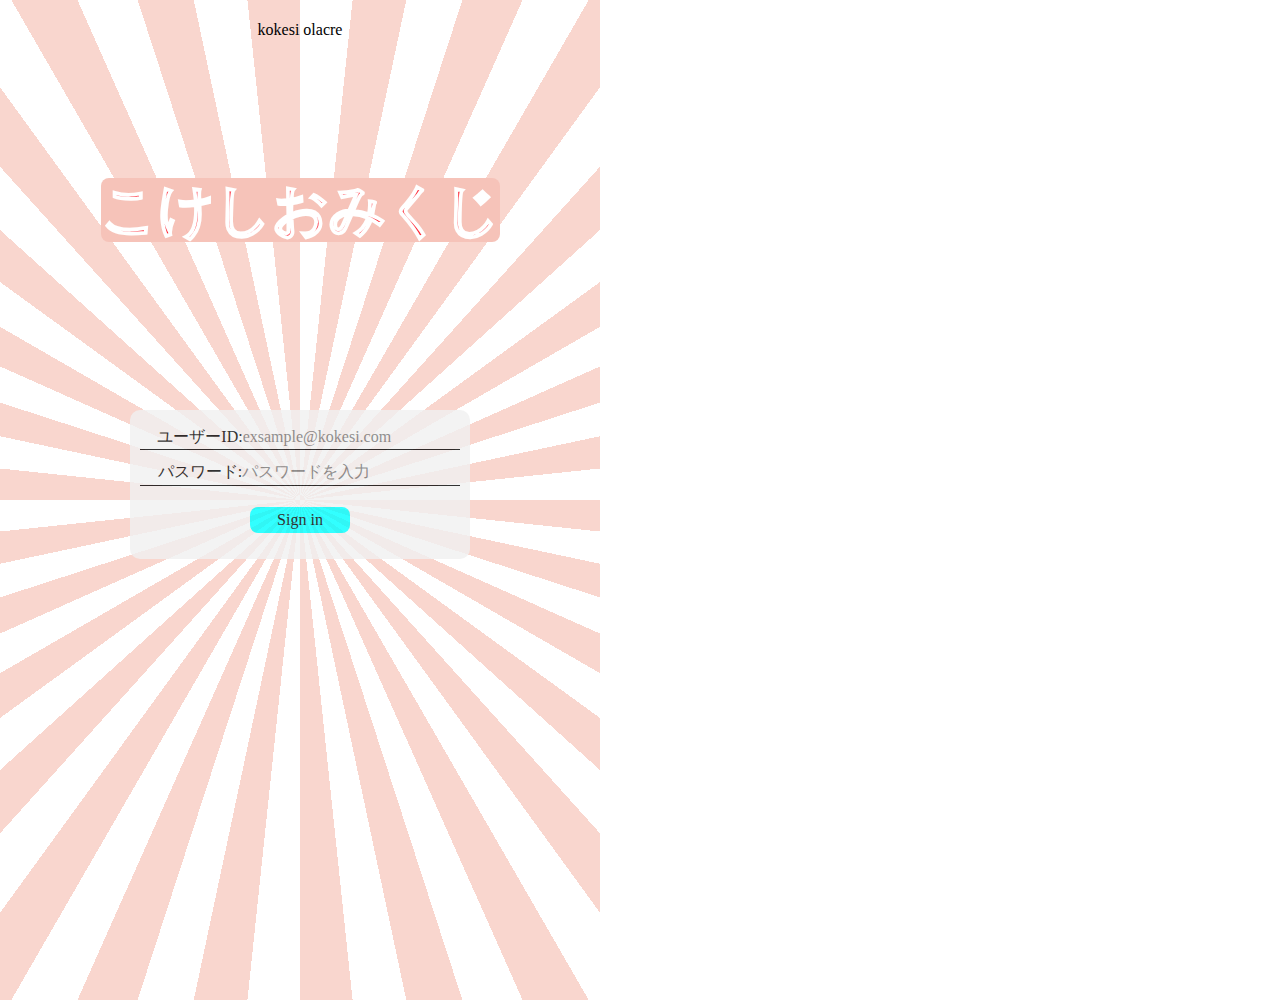
==== index.html @ 072f98e9 "add use&actionpage" ====
<!DOCTYPE html>
<html lang="ja">

<head>
  <meta charset="UTF-8">
  <meta http-equiv="X-UA-Conpatible" content="IE=edge" />
  <meta name="viewport" content="width=device-width, initial-scale=1.0">
  <title>こけしおみくじ</title>
  <link rel="stylesheet" href="./resources/styles/destyle.css" />
  <link rel="stylesheet" href="./resources/styles/style.css" />
</head>

<body>
  <div class="Content-Style">
    <header class="Top-Header">
      <h1 class="Title">kokesi olacre</h1>
    </header>
    <article class="Main">
      <div class="Main-Title">こけしおみくじ</div>
    </article>
    <form class="Login-Form" action="usepoint.html">
      <div class="Form-Style">
        <div class="Input-UserName">
          <label for="username">ユーザーID:</label>
          <input type="text" id="username" name="username" placeholder="exsample@kokesi.com">
        </div>
        <div class="Input-Pass">
          <label for="pass">パスワード:</label>
          <input type="password" id="pass" name="password" placeholder="パスワードを入力" />
        </div>
        <div class="Submit">
          <input type="submit" value="Sign in" />
        </div>
      </div>
    </form>
  </div>
  <script>

  </script>
</body>

</html>
---- resources/styles/destyle.css ----
/*! destyle.css v3.0.2 | MIT License | https://github.com/nicolas-cusan/destyle.css */

/* Reset box-model and set borders */
/* ============================================ */

*,
::before,
::after {
  box-sizing: border-box;
  border-style: solid;
  border-width: 0;
}

/* Document */
/* ============================================ */

/**
 * 1. Correct the line height in all browsers.
 * 2. Prevent adjustments of font size after orientation changes in iOS.
 * 3. Remove gray overlay on links for iOS.
 */

html {
  line-height: 1.15;
  /* 1 */
  -webkit-text-size-adjust: 100%;
  /* 2 */
  -webkit-tap-highlight-color: transparent;
  /* 3*/
}

/* Sections */
/* ============================================ */

/**
 * Remove the margin in all browsers.
 */

body {
  margin: 0;
}

/**
 * Render the `main` element consistently in IE.
 */

main {
  display: block;
}

/* Vertical rhythm */
/* ============================================ */

p,
table,
blockquote,
address,
pre,
iframe,
form,
figure,
dl {
  margin: 0;
}

/* Headings */
/* ============================================ */

h1,
h2,
h3,
h4,
h5,
h6 {
  font-size: inherit;
  font-weight: inherit;
  margin: 0;
}

/* Lists (enumeration) */
/* ============================================ */

ul,
ol {
  margin: 0;
  padding: 0;
  list-style: none;
}

/* Lists (definition) */
/* ============================================ */

dt {
  font-weight: bold;
}

dd {
  margin-left: 0;
}

/* Grouping content */
/* ============================================ */

/**
 * 1. Add the correct box sizing in Firefox.
 * 2. Show the overflow in Edge and IE.
 */

hr {
  box-sizing: content-box;
  /* 1 */
  height: 0;
  /* 1 */
  overflow: visible;
  /* 2 */
  border-top-width: 1px;
  margin: 0;
  clear: both;
  color: inherit;
}

/**
 * 1. Correct the inheritance and scaling of font size in all browsers.
 * 2. Correct the odd `em` font sizing in all browsers.
 */

pre {
  font-family: monospace, monospace;
  /* 1 */
  font-size: inherit;
  /* 2 */
}

address {
  font-style: inherit;
}

/* Text-level semantics */
/* ============================================ */

/**
 * Remove the gray background on active links in IE 10.
 */

a {
  background-color: transparent;
  text-decoration: none;
  color: inherit;
}

/**
 * 1. Remove the bottom border in Chrome 57-
 * 2. Add the correct text decoration in Chrome, Edge, IE, Opera, and Safari.
 */

abbr[title] {
  text-decoration: underline dotted;
  /* 2 */
}

/**
 * Add the correct font weight in Chrome, Edge, and Safari.
 */

b,
strong {
  font-weight: bolder;
}

/**
 * 1. Correct the inheritance and scaling of font size in all browsers.
 * 2. Correct the odd `em` font sizing in all browsers.
 */

code,
kbd,
samp {
  font-family: monospace, monospace;
  /* 1 */
  font-size: inherit;
  /* 2 */
}

/**
 * Add the correct font size in all browsers.
 */

small {
  font-size: 80%;
}

/**
 * Prevent `sub` and `sup` elements from affecting the line height in
 * all browsers.
 */

sub,
sup {
  font-size: 75%;
  line-height: 0;
  position: relative;
  vertical-align: baseline;
}

sub {
  bottom: -0.25em;
}

sup {
  top: -0.5em;
}

/* Replaced content */
/* ============================================ */

/**
 * Prevent vertical alignment issues.
 */

svg,
img,
embed,
object,
iframe {
  vertical-align: bottom;
}

/* Forms */
/* ============================================ */

/**
 * Reset form fields to make them styleable.
 * 1. Make form elements stylable across systems iOS especially.
 * 2. Inherit text-transform from parent.
 */

button,
input,
optgroup,
select,
textarea {
  -webkit-appearance: none;
  /* 1 */
  appearance: none;
  vertical-align: middle;
  color: inherit;
  font: inherit;
  background: transparent;
  padding: 0;
  margin: 0;
  border-radius: 0;
  text-align: inherit;
  text-transform: inherit;
  /* 2 */
}

/**
 * Reset radio and checkbox appearance to preserve their look in iOS.
 */

[type="checkbox"] {
  -webkit-appearance: checkbox;
  appearance: checkbox;
}

[type="radio"] {
  -webkit-appearance: radio;
  appearance: radio;
}

/**
 * Correct cursors for clickable elements.
 */

button,
[type="button"],
[type="reset"],
[type="submit"] {
  cursor: pointer;
}

button:disabled,
[type="button"]:disabled,
[type="reset"]:disabled,
[type="submit"]:disabled {
  cursor: default;
}

/**
 * Improve outlines for Firefox and unify style with input elements & buttons.
 */

:-moz-focusring {
  outline: auto;
}

select:disabled {
  opacity: inherit;
}

/**
 * Remove padding
 */

option {
  padding: 0;
}

/**
 * Reset to invisible
 */

fieldset {
  margin: 0;
  padding: 0;
  min-width: 0;
}

legend {
  padding: 0;
}

/**
 * Add the correct vertical alignment in Chrome, Firefox, and Opera.
 */

progress {
  vertical-align: baseline;
}

/**
 * Remove the default vertical scrollbar in IE 10+.
 */

textarea {
  overflow: auto;
}

/**
 * Correct the cursor style of increment and decrement buttons in Chrome.
 */

[type="number"]::-webkit-inner-spin-button,
[type="number"]::-webkit-outer-spin-button {
  height: auto;
}

/**
 * 1. Correct the outline style in Safari.
 */

[type="search"] {
  outline-offset: -2px;
  /* 1 */
}

/**
 * Remove the inner padding in Chrome and Safari on macOS.
 */

[type="search"]::-webkit-search-decoration {
  -webkit-appearance: none;
}

/**
 * 1. Correct the inability to style clickable types in iOS and Safari.
 * 2. Fix font inheritance.
 */

::-webkit-file-upload-button {
  -webkit-appearance: button;
  /* 1 */
  font: inherit;
  /* 2 */
}

/**
 * Clickable labels
 */

label[for] {
  cursor: pointer;
}

/* Interactive */
/* ============================================ */

/*
 * Add the correct display in Edge, IE 10+, and Firefox.
 */

details {
  display: block;
}

/*
 * Add the correct display in all browsers.
 */

summary {
  display: list-item;
}

/*
 * Remove outline for editable content.
 */

[contenteditable]:focus {
  outline: auto;
}

/* Tables */
/* ============================================ */

/**
1. Correct table border color inheritance in all Chrome and Safari.
*/

table {
  border-color: inherit;
  /* 1 */
  border-collapse: collapse;
}

caption {
  text-align: left;
}

td,
th {
  vertical-align: top;
  padding: 0;
}

th {
  text-align: left;
  font-weight: bold;
}
---- resources/styles/style.css ----
.Content-Style {
  width: 600px;
  height: 1000px;
  background: repeating-conic-gradient(#fff, #fff 6deg, #f9d6ce 6deg 12deg);
}

.Top-Header {
  display: flex;
  width: 600px;
  height: 60px;
  justify-content: center;
  align-items: center;

}

.Main {
  display: flex;
  width: 600px;
  height: 300px;
  justify-content: center;
  align-items: center;
}

.Main-Title {
  color: #fd2736;
  font-size: 56px;
  font-family: 'Hiragino Kaku Gothic';
  font-weight: bold;
  -webkit-text-stroke: 2px #fff;
  background-color: #f6c3b9;
  border-radius: 8px;
}

.Login-Form {
  display: flex;
  align-items: center;
  justify-content: center;
  width: 600px;
  margin-top: 50px;
}

.Form-Style {
  display: flex;
  flex-direction: column;
  align-items: center;
  padding: 10px;
  background-color: #f1f1f1;
  border-radius: 10px;
  opacity: 0.8;
}

.Input-UserName {
  display: flex;
  justify-content: center;
  width: 320px;
  padding: 3px;
  margin: 5px 0;
  border-bottom: 1px solid;
}

.Input-Pass {
  display: flex;
  justify-content: center;
  width: 320px;
  padding: 3px;
  margin: 5px 0;
  border-bottom: 1px solid;
}

.Submit {
  display: flex;
  justify-content: center;
  width: 100px;
  margin: 16px 0;
  padding: 4px;
  border-radius: 8px;
  background-color: aqua;
}

#Use-Button {
  text-align: center;
  background-color: #FFD700;
  color: black;
  font-family: Verdana, Geneva, Tahoma, sans-serif;
  font-weight: bold;
  font-size: 24px;
  border: none;
  padding: 20px 80px;
  cursor: pointer;
  border-radius: 30px;
  box-shadow: 2px 2px 5px rgba(0, 0, 0, 0.3);
  /* 影の設定 */
}

#Use-Button :hover {
  background-color: #F0E68C;
  box-shadow: 3px 3px 6px rgba(0, 0, 0, 0.5);
  /* タッチ時の影 */
}

#Use-Button :active {
  background-color: #CD5C5C;
  box-shadow: 3px 3px 6px rgba(0, 0, 0, 0.5);
  /* タッチ時の影 */
}

.Buttons {
  width: 70px;
  height: 70px;
  margin: 5px;
  padding-top: 22px;
  display: flex;
  justify-content: center;
  border: 3.5px solid #2b3a75;
  border-radius: 50%;
  color: #2b3a75;
  font-family: sans-serif;
  font-weight: bold;
  font-size: 22px;
}
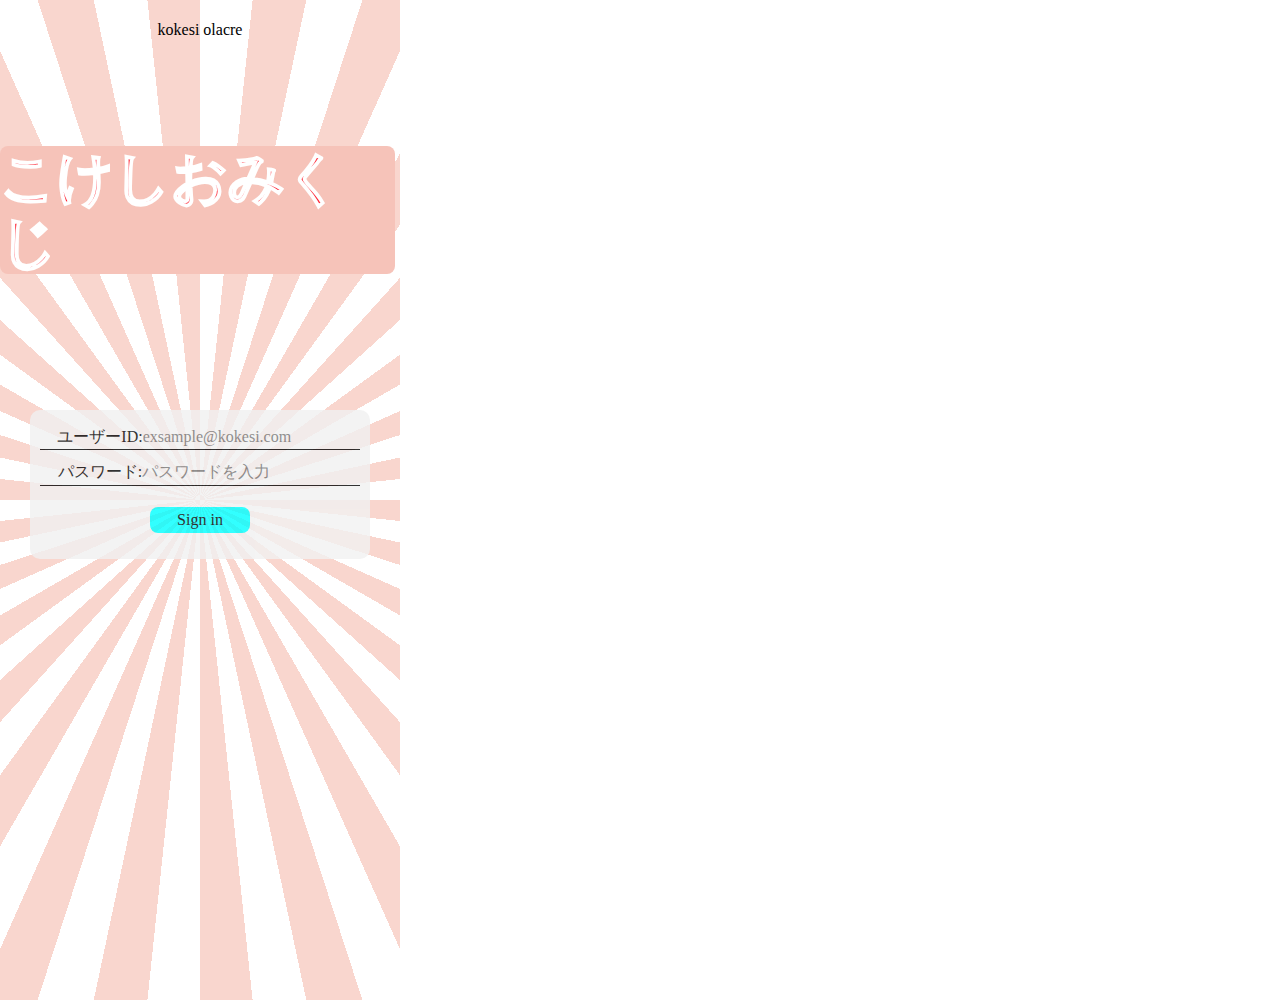
==== commit 93d187fc: "test restapi" ====
--- a/index.html
+++ b/index.html
@@ -18,15 +18,15 @@
     <article class="Main">
       <div class="Main-Title">こけしおみくじ</div>
     </article>
-    <form class="Login-Form" action="usepoint.html">
+    <form id="loginForm" class="Login-Form" action="usepoint.html">
       <div class="Form-Style">
         <div class="Input-UserName">
           <label for="username">ユーザーID:</label>
-          <input type="text" id="username" name="username" placeholder="exsample@kokesi.com">
+          <input type="text" id="username" name="username" placeholder="exsample@kokesi.com" required />
         </div>
         <div class="Input-Pass">
           <label for="pass">パスワード:</label>
-          <input type="password" id="pass" name="password" placeholder="パスワードを入力" />
+          <input type="password" id="pass" name="password" placeholder="パスワードを入力" required />
         </div>
         <div class="Submit">
           <input type="submit" value="Sign in" />
@@ -36,6 +36,44 @@
   </div>
   <script>
 
+    document.getElementById('loginForm').addEventListener('submit', async function (event) {
+      event.preventDefault();
+
+
+      const username = document.getElementById('username').value;
+      const password = document.getElementById('pass').value;
+
+      const applicationId = '';
+      const restApiKey = '';
+
+      try {
+        const response = await fetch('https://api.backendless.com/<41473628-CE22-1BBD-FFCA-69308C29FB00>/<2FF21AF3-A4BE-45D0-9EFB-F0653CB9C8D1>/', {
+          method: 'post',
+          headers: {
+            'Content-Yype': 'application/json',
+            'application-Id': applicationId,
+            'secret-Key': restApiKey
+          },
+          body: JSON.stringify({
+            login: username,
+            password: password
+          })
+        });
+
+        if (!response.ok) {
+          throw new Error('ログインに失敗しました');
+        }
+
+        const data = await response.json();
+
+        localStorage.setItem('userToken', date['user-token']);
+
+        window.location.href = 'usepoint.html';
+      } catch (error) {
+        alert(error.message);
+      }
+    });
+
   </script>
 </body>
 
--- a/resources/styles/style.css
+++ b/resources/styles/style.css
@@ -1,12 +1,12 @@
 .Content-Style {
-  width: 600px;
+  width: 400px;
   height: 1000px;
   background: repeating-conic-gradient(#fff, #fff 6deg, #f9d6ce 6deg 12deg);
 }
 
 .Top-Header {
   display: flex;
-  width: 600px;
+  width: 400px;
   height: 60px;
   justify-content: center;
   align-items: center;
@@ -15,7 +15,7 @@
 
 .Main {
   display: flex;
-  width: 600px;
+  width: 395px;
   height: 300px;
   justify-content: center;
   align-items: center;
@@ -35,7 +35,7 @@
   display: flex;
   align-items: center;
   justify-content: center;
-  width: 600px;
+  width: 400px;
   margin-top: 50px;
 }
 
@@ -104,11 +104,46 @@
   /* タッチ時の影 */
 }
 
+.Kokesi-Pic {
+  display: flex;
+  justify-content: center;
+  width: 400px;
+  height: auto;
+  margin-top: 80px;
+}
+
+.Kokesi-Image {
+  position: relative;
+  width: 150px;
+  border-radius: 50%;
+  transition: transform 0.1s ease-in-out; /* アニメーション設定 */
+}
+
+.Omikuji-Image {
+  position: absolute;
+  top: 150px;
+  width: 390px;
+  transition: opacity 1s ease-in-out, transform 1s ease-in-out;
+}
+
+.Action-Button {
+ display: flex;
+ flex-direction: column;
+ align-items: center;
+ margin-top: 50px;
+}
+
+.Action-Button-Draw{
+  display: flex;
+  justify-content: center;
+}
+
 .Buttons {
-  width: 70px;
-  height: 70px;
-  margin: 5px;
-  padding-top: 22px;
+  width: 110px;
+  height: 110px;
+  margin-top: 30px;
+  margin-left: 30px;
+  padding-top: 35px;
   display: flex;
   justify-content: center;
   border: 3.5px solid #2b3a75;
@@ -116,5 +151,41 @@
   color: #2b3a75;
   font-family: sans-serif;
   font-weight: bold;
-  font-size: 22px;
-}+  font-size: 50px;
+}
+
+.Shake-Button {
+  width: 110px;
+  height: 110px;
+  margin-top: 30px;
+  margin-right: 30px;
+  padding-top: 35px;
+  display: flex;
+  justify-content: center;
+  border: 3.5px solid #2b3a75;
+  border-radius: 50%;
+  color: #2b3a75;
+  font-family: sans-serif;
+  font-weight: bold;
+  font-size: 50px;
+  cursor: pointer;
+}
+
+.Kokesi-Image.shake { /* 揺らす時のスタイル */
+  transform: translate(-10px, 20px); /* 少し右上にオフセット */
+}
+
+#Re-Draw {
+  text-align: center;
+  background-color: #FFD700;
+  color: black;
+  font-family: Verdana, Geneva, Tahoma, sans-serif;
+  font-weight: bold;
+  font-size: 24px;
+  border: none;
+  padding: 20px 80px;
+  cursor: pointer;
+  border-radius: 30px;
+  box-shadow: 2px 2px 5px rgba(0, 0, 0, 0.3);
+  /* 影の設定 */
+}
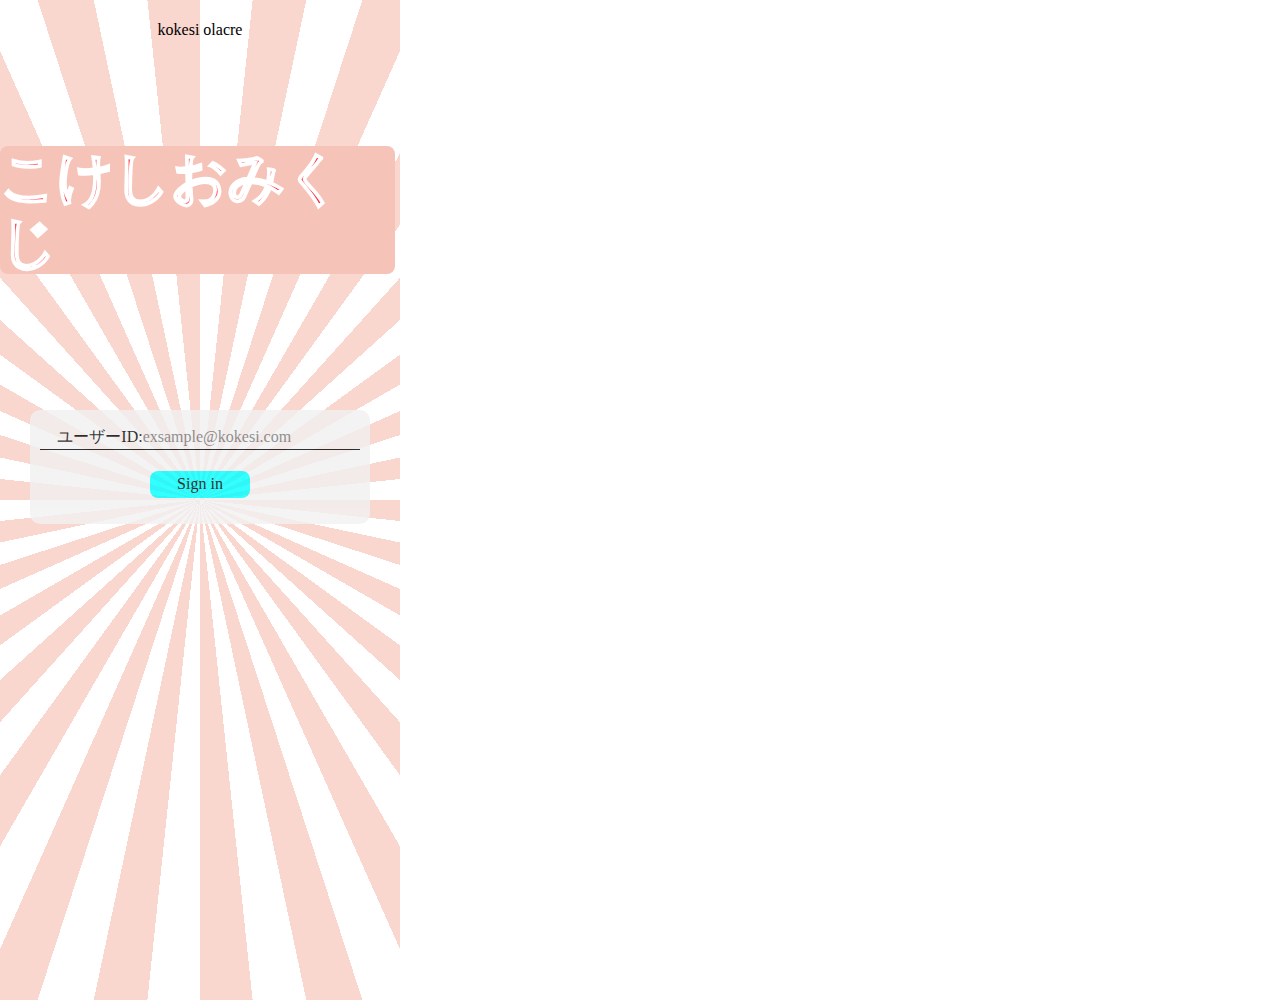
==== commit 1ba9b82e: "del login value" ====
--- a/index.html
+++ b/index.html
@@ -8,6 +8,8 @@
   <title>こけしおみくじ</title>
   <link rel="stylesheet" href="./resources/styles/destyle.css" />
   <link rel="stylesheet" href="./resources/styles/style.css" />
+
+
 </head>
 
 <body>
@@ -18,16 +20,16 @@
     <article class="Main">
       <div class="Main-Title">こけしおみくじ</div>
     </article>
-    <form id="loginForm" class="Login-Form" action="usepoint.html">
+    <form id="loginForm" class="Login-Form" action="action.html">
       <div class="Form-Style">
         <div class="Input-UserName">
           <label for="username">ユーザーID:</label>
-          <input type="text" id="username" name="username" placeholder="exsample@kokesi.com" required />
+          <input type="text" id="userId" placeholder="exsample@kokesi.com" required />
         </div>
-        <div class="Input-Pass">
+        <!--<div class="Input-Pass">
           <label for="pass">パスワード:</label>
-          <input type="password" id="pass" name="password" placeholder="パスワードを入力" required />
-        </div>
+          <input type="password" id="password" placeholder="パスワードを入力" required />
+        </div>-->
         <div class="Submit">
           <input type="submit" value="Sign in" />
         </div>
@@ -36,42 +38,75 @@
   </div>
   <script>
 
+
     document.getElementById('loginForm').addEventListener('submit', async function (event) {
       event.preventDefault();
 
+      const userId = document.getElementById('userId').value;
+      //const password = document.getElementById('password').value;
 
-      const username = document.getElementById('username').value;
-      const password = document.getElementById('pass').value;
+      const applicationId = 'F836FFE2-AA5B-8A23-FF17-4DA921B9C900';
+      const restApiKey = '2AD3A779-0802-4F6E-BC18-ED592E6BEAC1';
 
-      const applicationId = '';
-      const restApiKey = '';
+      const whereClause = `id = '${userId}'`; //AND password = '${password}'
+      const encodedWhereClause = encodeURIComponent(whereClause);
+
+      const url = `https://api.backendless.com/${applicationId}/${restApiKey}/data/UsersTable?where=${encodedWhereClause}`;
+
+      console.log('Login attempt', { userId});
+
 
       try {
-        const response = await fetch('https://api.backendless.com/<41473628-CE22-1BBD-FFCA-69308C29FB00>/<2FF21AF3-A4BE-45D0-9EFB-F0653CB9C8D1>/', {
-          method: 'post',
+        const response = await fetch(url, {
+          method: 'GET',
           headers: {
-            'Content-Yype': 'application/json',
-            'application-Id': applicationId,
-            'secret-Key': restApiKey
+            'Content-Type': 'application/json',
           },
-          body: JSON.stringify({
-            login: username,
-            password: password
-          })
+        })
+
+        if (!response.ok) {
+          throw new Error('ユーザーデータの取得に失敗しました');
+          return;
+        }
+
+        const userData = await response.json();
+        console.log(userData);
+
+        if (userData.length === 0) {
+          alert('ﾕｰｻﾞｰIDまたはパスワードが正しくありません');
+          return;
+        }
+
+        const user = userData[0];
+        console.log('ログイン成功:', user);
+
+        localStorage.setItem('userId', userData[0].id);
+        console.log(userId);
+
+        const pointUrl = `https://api.backendless.com/${applicationId}/${restApiKey}/data/UserData?where=id='${userId}'`;
+
+        const pointResponse = await fetch(pointUrl, {
+          method: 'GET',
+          headers: {
+            'Content-Type': 'application/json',
+          }
         });
 
-        if (!response.ok) {
-          throw new Error('ログインに失敗しました');
+        if (!pointResponse.ok) {
+          throw new Error('ポイントデータの取得失敗しました');
         }
 
-        const data = await response.json();
+        const pointData = await pointResponse.json();
+        console.log('ポイントデータ:', pointData);
 
-        localStorage.setItem('userToken', date['user-token']);
+        localStorage.setItem('userPoints', JSON.stringify(pointData));
+        window.location.href = 'action.html';
 
-        window.location.href = 'usepoint.html';
       } catch (error) {
+        console.error('Error', error);
         alert(error.message);
       }
+
     });
 
   </script>
--- a/resources/styles/style.css
+++ b/resources/styles/style.css
@@ -11,6 +11,11 @@
   justify-content: center;
   align-items: center;
 
+}
+
+#kokeshiContainer {
+  font-family: Arial, Helvetica, sans-serif;
+  color: #006f86;
 }
 
 .Main {
@@ -105,9 +110,10 @@
 }
 
 .Kokesi-Pic {
-  display: flex;
-  justify-content: center;
-  width: 400px;
+  position: relative;
+  display: flex;
+  justify-content: center;
+  width: 100%;
   height: auto;
   margin-top: 80px;
 }
@@ -116,26 +122,29 @@
   position: relative;
   width: 150px;
   border-radius: 50%;
-  transition: transform 0.1s ease-in-out; /* アニメーション設定 */
+  transition: transform 0.1s ease-in-out;
+  /* アニメーション設定 */
 }
 
 .Omikuji-Image {
   position: absolute;
-  top: 150px;
-  width: 390px;
+  top: 36px;
+  left: 2px;
+  width: 100%;
+  height: auto;
   transition: opacity 1s ease-in-out, transform 1s ease-in-out;
 }
 
 .Action-Button {
- display: flex;
- flex-direction: column;
- align-items: center;
- margin-top: 50px;
-}
-
-.Action-Button-Draw{
-  display: flex;
-  justify-content: center;
+  display: flex;
+  flex-direction: column;
+  align-items: center;
+  margin-top: 50px;
+}
+
+.Action-Button-Draw {
+  display: flex;
+  justify-content: space-around;
 }
 
 .Buttons {
@@ -143,15 +152,22 @@
   height: 110px;
   margin-top: 30px;
   margin-left: 30px;
-  padding-top: 35px;
-  display: flex;
-  justify-content: center;
-  border: 3.5px solid #2b3a75;
+  padding-top: 28px;
+  display: flex;
+  flex-direction: column;
+  align-items: center;
+  background-color: rgba(255, 215, 0, 0.6);
+  border: 3.5px solid #006f86;
   border-radius: 50%;
-  color: #2b3a75;
+  color: #006f86;
   font-family: sans-serif;
   font-weight: bold;
-  font-size: 50px;
+  font-size: 40px;
+  box-shadow: 2px 2px 5px rgba(0, 0, 0, 0.3);
+}
+
+.Buttons-text {
+  font-size: 18px;
 }
 
 .Shake-Button {
@@ -159,33 +175,66 @@
   height: 110px;
   margin-top: 30px;
   margin-right: 30px;
-  padding-top: 35px;
-  display: flex;
-  justify-content: center;
-  border: 3.5px solid #2b3a75;
+  padding-top: 33px;
+  display: flex;
+  justify-content: center;
+  background-color: rgba(255, 215, 0, 0.6);
+  border: 3.5px solid #006f86;
   border-radius: 50%;
-  color: #2b3a75;
+  color: #006f86;
   font-family: sans-serif;
   font-weight: bold;
-  font-size: 50px;
+  font-size: 45px;
   cursor: pointer;
-}
-
-.Kokesi-Image.shake { /* 揺らす時のスタイル */
-  transform: translate(-10px, 20px); /* 少し右上にオフセット */
+  box-shadow: 2px 2px 5px rgba(0, 0, 0, 0.3);
+}
+
+.Kokesi-Image.shake {
+  /* 揺らす時のスタイル */
+  transform: translate(-10px, 20px);
+  /* 少し右上にオフセット */
+}
+
+.Action-Button-after {
+  display: flex;
+  justify-content: space-around;
 }
 
 #Re-Draw {
-  text-align: center;
+  display: inline-block;
   background-color: #FFD700;
-  color: black;
+  color: #006f86;
   font-family: Verdana, Geneva, Tahoma, sans-serif;
   font-weight: bold;
-  font-size: 24px;
+  font-size: 20px;
   border: none;
-  padding: 20px 80px;
+  padding: 20px 30px;
   cursor: pointer;
-  border-radius: 30px;
+  border-radius: 20px;
   box-shadow: 2px 2px 5px rgba(0, 0, 0, 0.3);
   /* 影の設定 */
 }
+
+#tweetButton {
+  display: inline-block;
+  padding: 8px 20px;
+  border-radius: 20px;
+  color: #FFD700;
+  background-color: rgba(0, 111, 134, 0.6);
+  text-decoration: none;
+  transition: 0.4s;
+  box-shadow: 2px 2px 5px rgba(0, 0, 0, 0.3);
+}
+
+#saveButton {
+  display: inline-block;
+  padding: 8px 20px;
+  margin-left: 5px;
+  margin-right: 5px;
+  border-radius: 20px;
+  color: #FFD700;
+  background-color: rgba(0, 111, 134, 0.6);
+  text-decoration: none;
+  transition: 0.4s;
+  box-shadow: 2px 2px 5px rgba(0, 0, 0, 0.3);
+}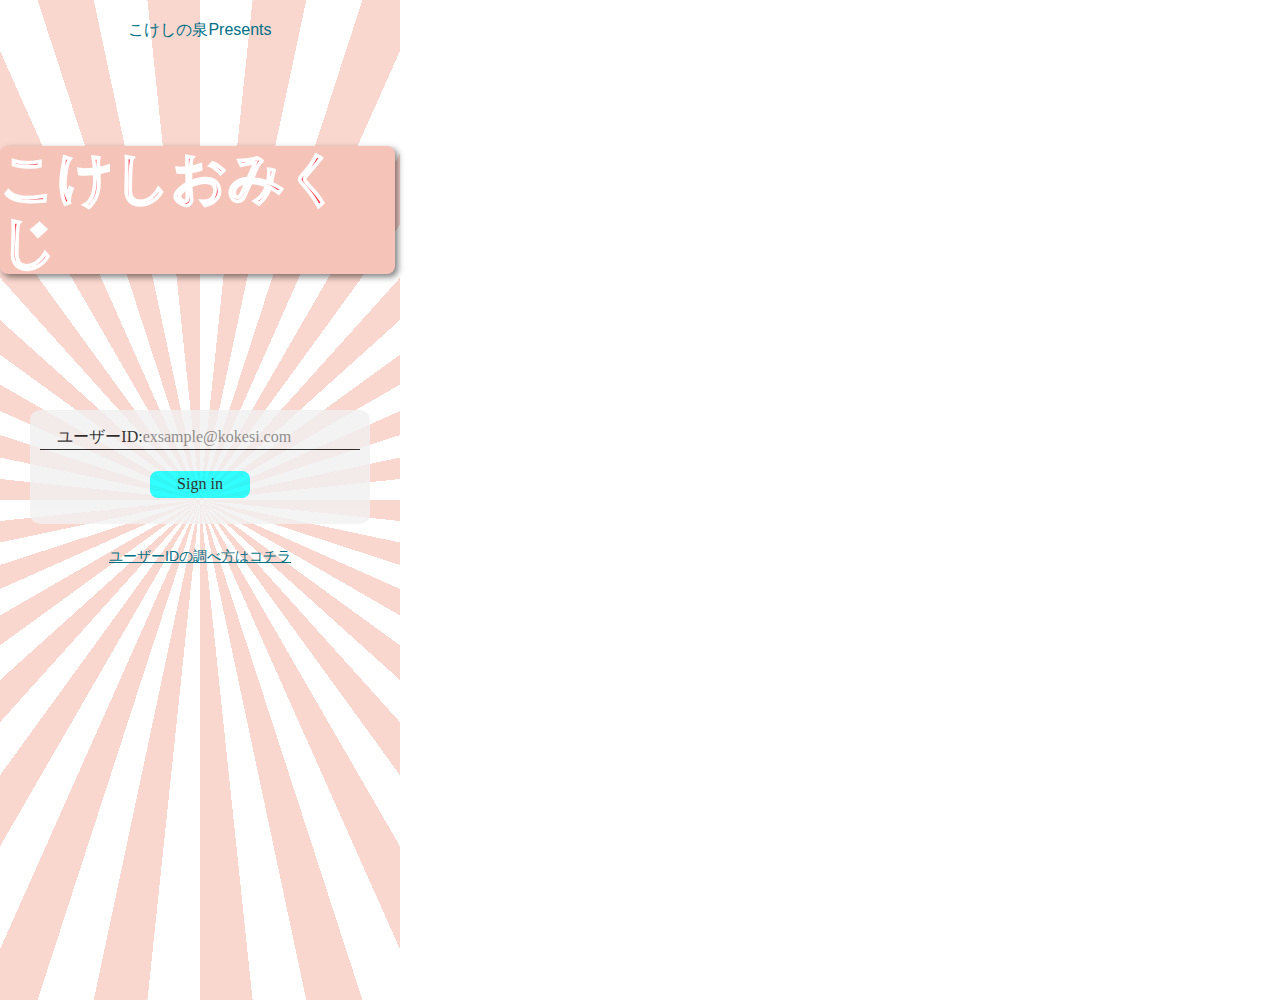
==== commit df6785b0: "add manualImg" ====
--- a/index.html
+++ b/index.html
@@ -9,14 +9,17 @@
   <link rel="stylesheet" href="./resources/styles/destyle.css" />
   <link rel="stylesheet" href="./resources/styles/style.css" />
 
-
 </head>
 
 <body>
   <div class="Content-Style">
     <header class="Top-Header">
-      <h1 class="Title">kokesi olacre</h1>
+      <h1 class="Title">こけしの泉Presents</h1>
+      <div class="Overlay"></div>
     </header>
+
+    <img src="resources/images/userID_manual.gif" alt="" class="UserIdManual-Img" />
+
     <article class="Main">
       <div class="Main-Title">こけしおみくじ</div>
     </article>
@@ -26,15 +29,16 @@
           <label for="username">ユーザーID:</label>
           <input type="text" id="userId" placeholder="exsample@kokesi.com" required />
         </div>
-        <!--<div class="Input-Pass">
-          <label for="pass">パスワード:</label>
-          <input type="password" id="password" placeholder="パスワードを入力" required />
-        </div>-->
+
         <div class="Submit">
           <input type="submit" value="Sign in" />
         </div>
       </div>
     </form>
+
+    <div class="UserIdManual">
+      <button class="UserIdManual-Button">ユーザーIDの調べ方はコチラ</button>
+    </div>
   </div>
   <script>
 
@@ -53,7 +57,7 @@
 
       const url = `https://api.backendless.com/${applicationId}/${restApiKey}/data/UsersTable?where=${encodedWhereClause}`;
 
-      console.log('Login attempt', { userId});
+      console.log('Login attempt', { userId });
 
 
       try {
@@ -109,6 +113,44 @@
 
     });
 
+
+    document.addEventListener('DOMContentLoaded', (event) => {
+      // ページがロードされたときにフォームの内容を復元する
+      const savedUserId = localStorage.getItem('userId');
+
+      if (savedUserId) {
+        document.getElementById('userId').value = savedUserId;
+      }
+
+      // フォームの変更を監視し、変更があれば保存する
+      document.getElementById('loginForm').addEventListener('input', (event) => {
+        localStorage.setItem('userId', document.getElementById('userId').value);
+      });
+
+      // フォーム送信時にローカルストレージをクリアする（必要に応じて）
+      document.getElementById('loginForm').addEventListener('submit', (event) => {
+        localStorage.removeItem('userId');
+      });
+    });
+
+    //manualの動き
+    const manual = document.querySelector(".UserIdManual-Img");
+    const manualButton = document.querySelector(".UserIdManual-Button");
+    const overlay = document.querySelector(".Overlay");
+
+    const toggleManual = () => {
+      manual.classList.toggle("ManualIsOpen");
+      overlay.classList.toggle("OverlayIsOpen");
+    }
+
+    manualButton.addEventListener("click", () => {
+      toggleManual()
+    });
+
+    overlay.addEventListener("click", () => {
+      toggleManual()
+    });
+
   </script>
 </body>
 
--- a/resources/styles/style.css
+++ b/resources/styles/style.css
@@ -10,7 +10,8 @@
   height: 60px;
   justify-content: center;
   align-items: center;
-
+  font-family: Arial, Helvetica, sans-serif;
+  color: #006f86;
 }
 
 #kokeshiContainer {
@@ -34,6 +35,7 @@
   -webkit-text-stroke: 2px #fff;
   background-color: #f6c3b9;
   border-radius: 8px;
+  box-shadow: 3px 3px 6px rgba(0, 0, 0, 0.5);
 }
 
 .Login-Form {
@@ -55,15 +57,6 @@
 }
 
 .Input-UserName {
-  display: flex;
-  justify-content: center;
-  width: 320px;
-  padding: 3px;
-  margin: 5px 0;
-  border-bottom: 1px solid;
-}
-
-.Input-Pass {
   display: flex;
   justify-content: center;
   width: 320px;
@@ -80,6 +73,51 @@
   padding: 4px;
   border-radius: 8px;
   background-color: aqua;
+}
+
+.UserIdManual-Img {
+  position: fixed;
+  top: 61px;
+  left: -30px;
+  z-index: 20;
+  width: 450px;
+  transform: translateX(-420px);
+  transition: all 0.3s;
+}
+
+.UserIdManual {
+  display: flex;
+  justify-content: center;
+  margin-top: 24px;
+}
+
+.UserIdManual-Button {
+  font-size: 14px;
+  font-family: Arial, Helvetica, sans-serif;
+  color: #006f86;
+  text-decoration: underline;
+}
+
+.Overlay {
+  visibility: hidden;
+  position: fixed;
+  top: 0;
+  left: 0;
+  z-index: 10;
+  width: 100vw;
+  height: 100vh;
+  background-color: rgba(0, 0, 0, 0.2);
+  opacity: 0;
+  transition: all 0.3s;
+}
+
+.ManualIsOpen {
+  transform: translateX(0px);
+}
+
+.OverlayIsOpen {
+  visibility: visible;
+  opacity: 1;
 }
 
 #Use-Button {
@@ -197,6 +235,12 @@
 
 .Action-Button-after {
   display: flex;
+  flex-direction: column;
+  justify-content: space-around;
+}
+
+.Action-Button-after-Style {
+  display: flex;
   justify-content: space-around;
 }
 
@@ -208,7 +252,7 @@
   font-weight: bold;
   font-size: 20px;
   border: none;
-  padding: 20px 30px;
+  padding: 20px 15px;
   cursor: pointer;
   border-radius: 20px;
   box-shadow: 2px 2px 5px rgba(0, 0, 0, 0.3);
@@ -217,7 +261,7 @@
 
 #tweetButton {
   display: inline-block;
-  padding: 8px 20px;
+  padding: 8px 15px;
   border-radius: 20px;
   color: #FFD700;
   background-color: rgba(0, 111, 134, 0.6);
@@ -228,7 +272,7 @@
 
 #saveButton {
   display: inline-block;
-  padding: 8px 20px;
+  padding: 8px 15px;
   margin-left: 5px;
   margin-right: 5px;
   border-radius: 20px;
@@ -237,4 +281,11 @@
   text-decoration: none;
   transition: 0.4s;
   box-shadow: 2px 2px 5px rgba(0, 0, 0, 0.3);
+}
+
+#Hint-Font-Style {
+  margin-top: 16px;
+  font-family: Arial, Helvetica, sans-serif;
+  color: #006f86;
+
 }